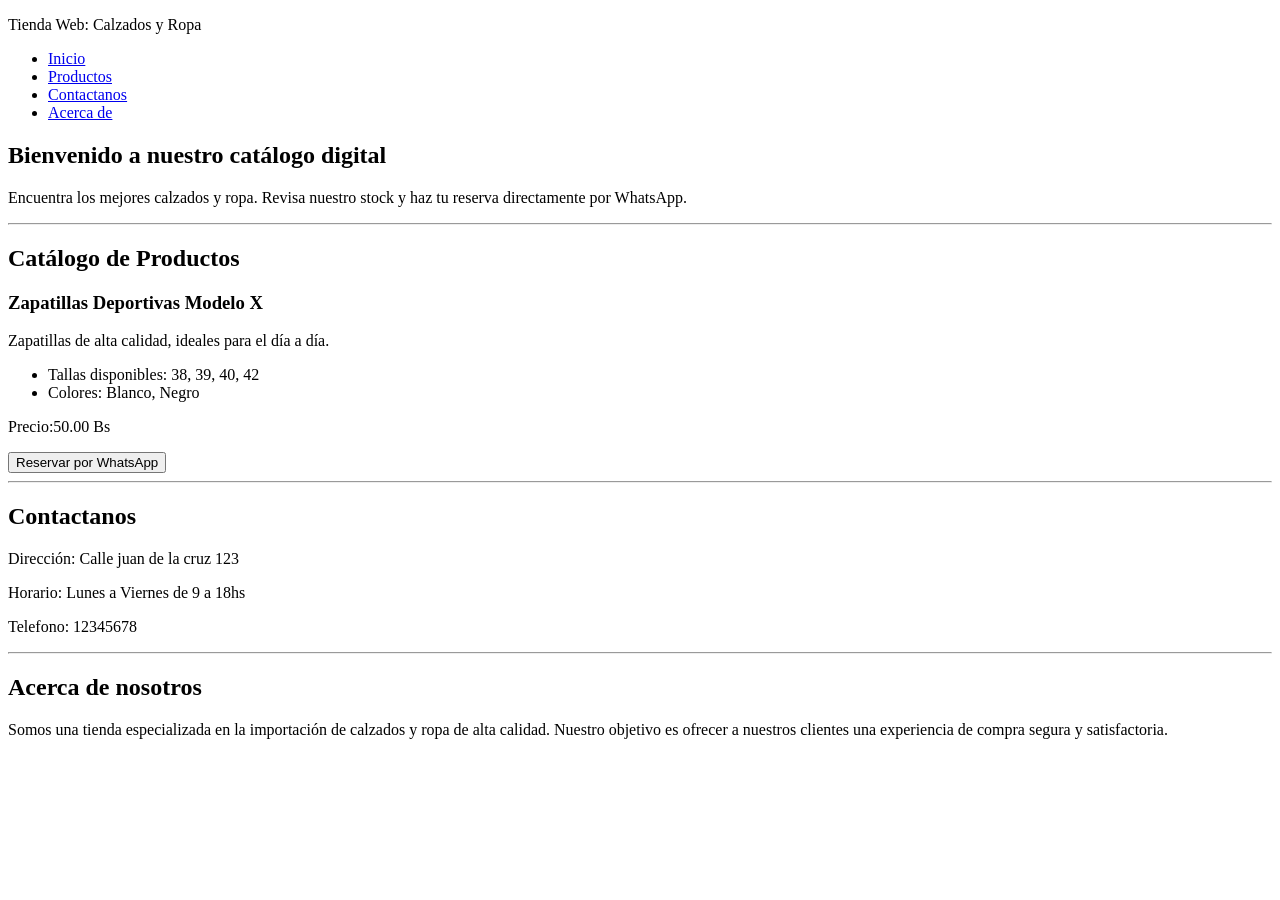
==== index.html @ 4fe5af01 "Seccion main completada" ====
<!DOCTYPE html>
<html lang="es">
<head>
    <meta charset="UTF-8">
    <meta name="viewport" content="width=device-width, initial-scale=1.0">
    <title>Tienda Web: Calzados y Ropa</title>
</head>
<body>

    <header>
        <p>Tienda Web: Calzados y Ropa</p>
        <nav>
            <ul>
                <li><a href="#inicio">Inicio</a></li>
                <li><a href="#productos">Productos</a></li>
                <li><a href="#contacto">Contactanos</a></li>
                <li><a href="#acercade">Acerca de</a></li>
            </ul>
        </nav>
    </header>

    <main>
        <section id="inicio">
            <h1>Bienvenido a nuestro catálogo digital</h1>
            <p>Encuentra los mejores calzados y ropa. Revisa nuestro stock y haz tu reserva directamente por WhatsApp.</p>
        </section>
        <hr>
        <section id="productos">
            <h2>Catálogo de Productos</h2>
            <article>
                <h3>Zapatillas Deportivas Modelo X</h3>
                <p>Zapatillas de alta calidad, ideales para el día a día.</p>
                <ul>
                    <li>Tallas disponibles: 38, 39, 40, 42</li>
                    <li>Colores: Blanco, Negro</li>
                </ul>
                <p>Precio:50.00 Bs</p>
                <a href="" target="_blank">
                    <button type="button">Reservar por WhatsApp</button>
                </a>
            </article>
        </section>
        <hr>
        <section id="contacto">
            <h2>Contactanos</h2>
            <p>Dirección: Calle juan de la cruz 123</p>
            <p>Horario: Lunes a Viernes de 9 a 18hs</p>
            <p>Telefono: 12345678</p>
        </section>
        <hr>
        <section id="acercade">
            <h2>Acerca de nosotros</h2>
            <p>Somos una tienda especializada en la importación de calzados y ropa de alta calidad. Nuestro objetivo es ofrecer a nuestros clientes una experiencia de compra segura y satisfactoria.</p>
        </section>
    </main>
    <footer></footer>

</body>
</html>
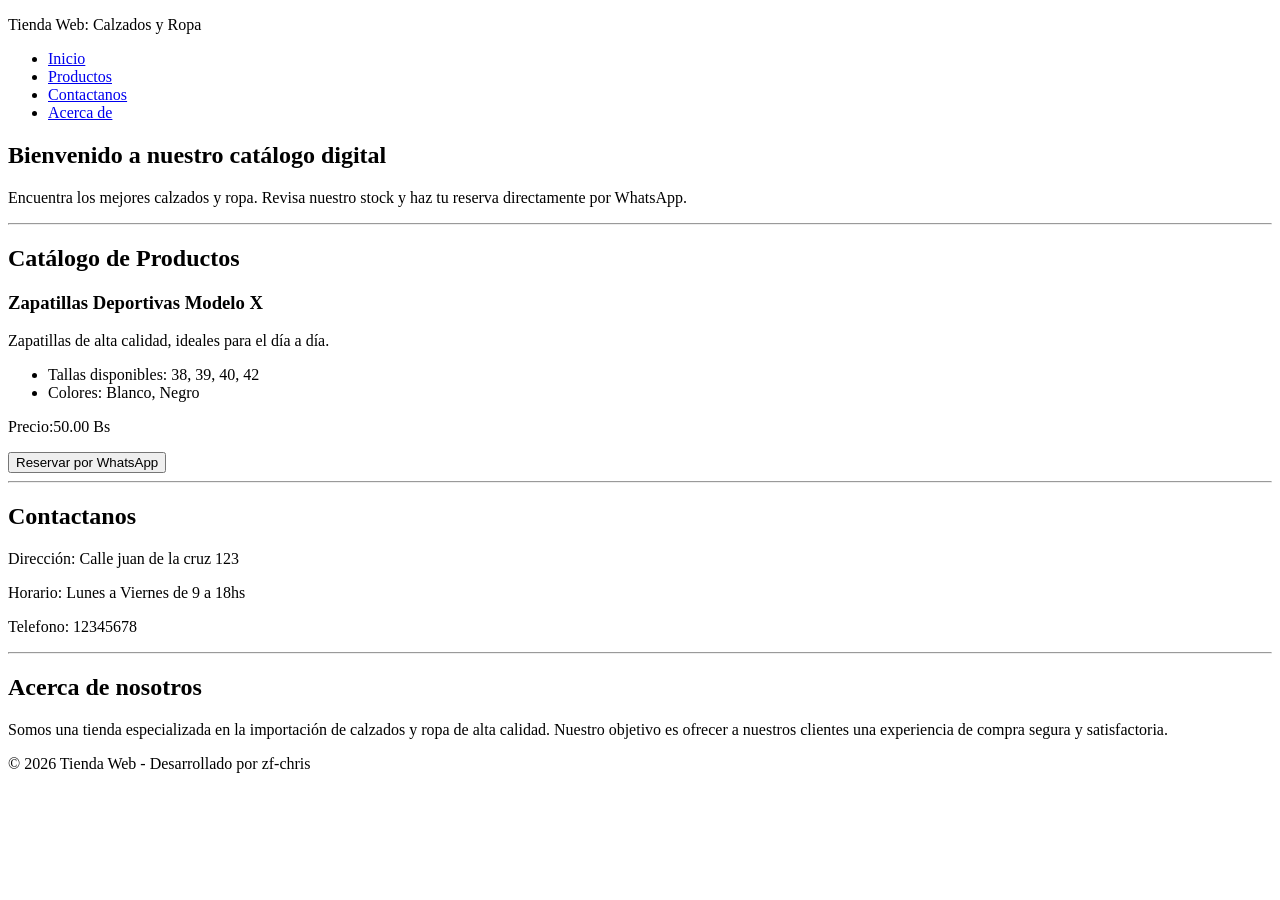
==== commit 7dbb9684: "Seccion footer completada" ====
--- a/index.html
+++ b/index.html
@@ -53,7 +53,9 @@
             <p>Somos una tienda especializada en la importación de calzados y ropa de alta calidad. Nuestro objetivo es ofrecer a nuestros clientes una experiencia de compra segura y satisfactoria.</p>
         </section>
     </main>
-    <footer></footer>
+    <footer>
+        <p>&copy; 2026 Tienda Web - Desarrollado por zf-chris</p>
+    </footer>
 
 </body>
 </html>
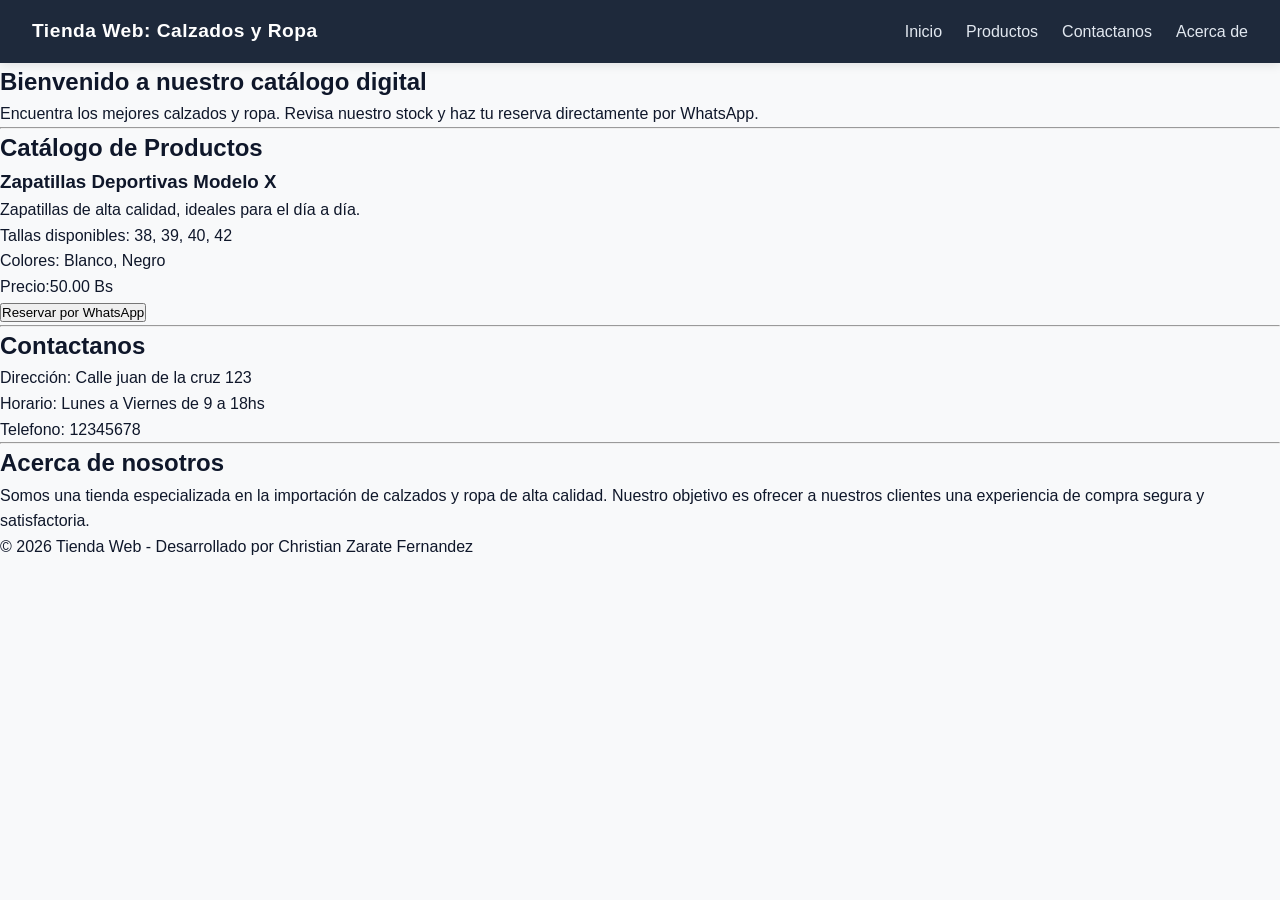
==== commit b732f918: "Estilos css aplicados al header y nav" ====
--- a/index.html
+++ b/index.html
@@ -4,6 +4,7 @@
     <meta charset="UTF-8">
     <meta name="viewport" content="width=device-width, initial-scale=1.0">
     <title>Tienda Web: Calzados y Ropa</title>
+    <link rel="stylesheet" href="styles.css">
 </head>
 <body>
 
@@ -54,7 +55,7 @@
         </section>
     </main>
     <footer>
-        <p>&copy; 2026 Tienda Web - Desarrollado por zf-chris</p>
+        <p>&copy; 2026 Tienda Web - Desarrollado por Christian Zarate Fernandez</p>
     </footer>
 
 </body>
--- a/styles.css
+++ b/styles.css
@@ -0,0 +1,50 @@
+* {
+    margin: 0;
+    padding: 0;
+    box-sizing: border-box;
+    font-family: 'Segoe UI', Tahoma, Geneva, Verdana, sans-serif;
+}
+
+body {
+    background-color: #F8F9FA;
+    color: #0F172A;
+    line-height: 1.6;
+    padding-bottom: 2rem;
+}
+
+header {
+    background-color: #1E293B;
+    color: #FFFFFF;
+    padding: 1rem 2rem;
+    display: flex;
+    justify-content: space-between;
+    align-items: center;
+    position: sticky;
+    top: 0;
+    box-shadow: 0 2px 10px rgba(0, 0, 0, 0.1);
+    z-index: 1000;
+}
+
+header p {
+    font-weight: bold;
+    font-size: 1.2rem;
+    letter-spacing: 0.5px;
+}
+
+nav ul {
+    display: flex;
+    list-style: none;
+    gap: 1.5rem;
+}
+
+nav a {
+    color: #E2E8F0;
+    text-decoration: none;
+    font-weight: 500;
+    transition: color 0.3s ease;
+}
+
+nav a:hover {
+    color: #38BDF8;
+}
+
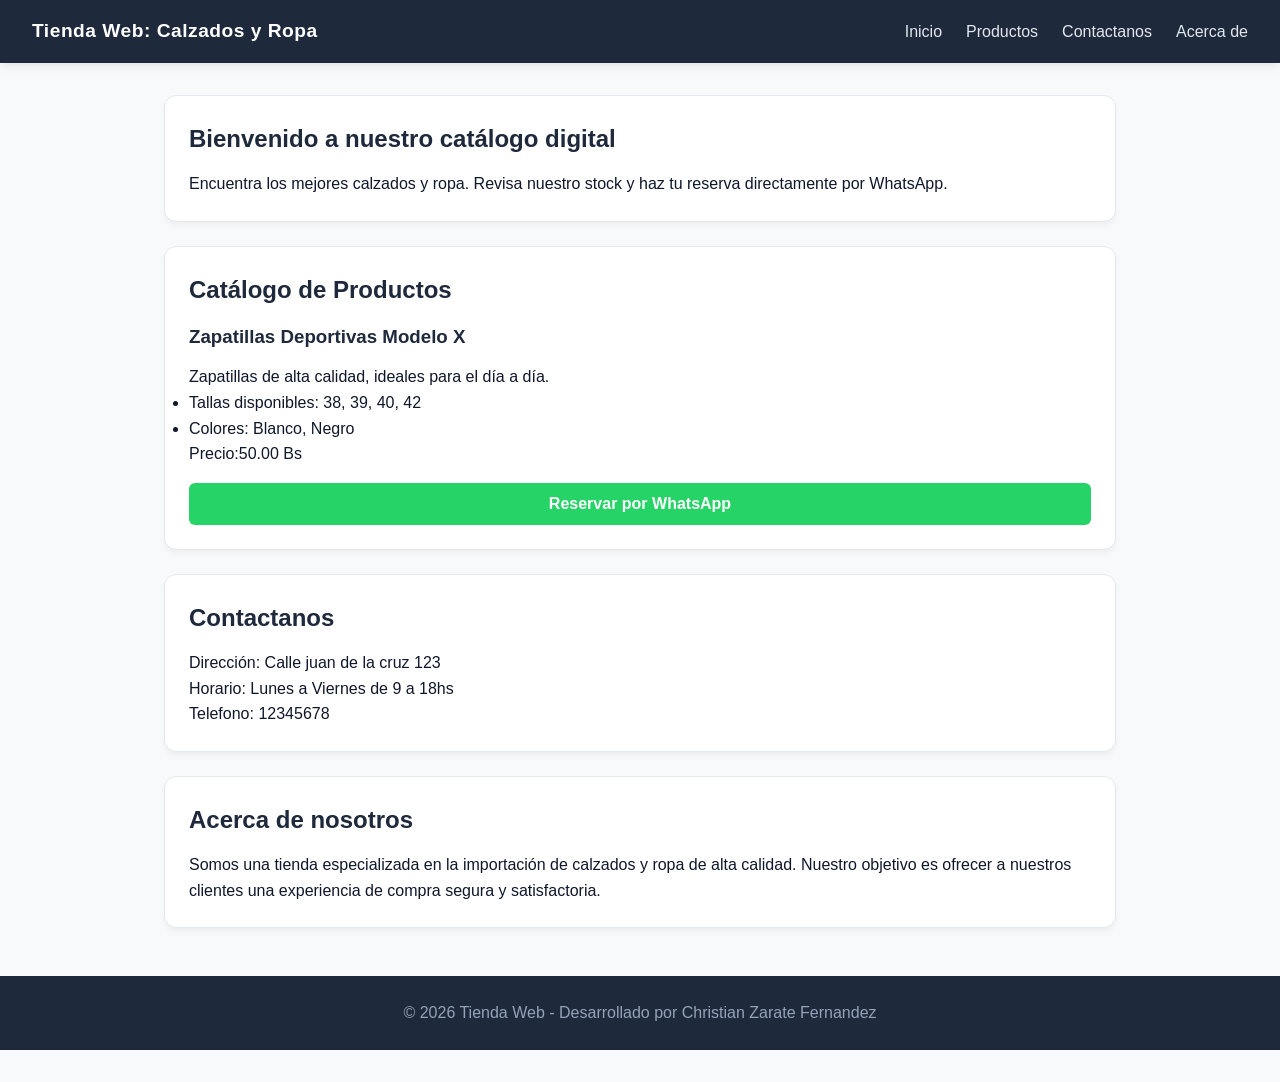
==== commit 087aa597: "media query implementada" ====
--- a/index.html
+++ b/index.html
@@ -21,12 +21,12 @@
     </header>
 
     <main>
-        <section id="inicio">
+        <section id="inicio" class="tarjeta">
             <h1>Bienvenido a nuestro catálogo digital</h1>
             <p>Encuentra los mejores calzados y ropa. Revisa nuestro stock y haz tu reserva directamente por WhatsApp.</p>
         </section>
-        <hr>
-        <section id="productos">
+
+        <section id="productos" class="tarjeta">
             <h2>Catálogo de Productos</h2>
             <article>
                 <h3>Zapatillas Deportivas Modelo X</h3>
@@ -41,15 +41,15 @@
                 </a>
             </article>
         </section>
-        <hr>
-        <section id="contacto">
+
+        <section id="contacto" class="tarjeta">
             <h2>Contactanos</h2>
             <p>Dirección: Calle juan de la cruz 123</p>
             <p>Horario: Lunes a Viernes de 9 a 18hs</p>
             <p>Telefono: 12345678</p>
         </section>
-        <hr>
-        <section id="acercade">
+
+        <section id="acercade" class="tarjeta">
             <h2>Acerca de nosotros</h2>
             <p>Somos una tienda especializada en la importación de calzados y ropa de alta calidad. Nuestro objetivo es ofrecer a nuestros clientes una experiencia de compra segura y satisfactoria.</p>
         </section>
--- a/styles.css
+++ b/styles.css
@@ -48,3 +48,64 @@
     color: #38BDF8;
 }
 
+
+main {
+    max-width: 1000px;
+    margin: 2rem auto;
+    padding: 0 1.5rem;
+}
+
+h1, h2, h3 {
+    color: #1E293B;
+    margin-bottom: 0.8rem;
+}
+
+.tarjeta {
+    background-color: #FFFFFF;
+    border: 1px solid #E2E8F0;
+    border-radius: 12px;
+    padding: 1.5rem;
+    margin-bottom: 1.5rem;
+    box-shadow: 0 4px 6px -1px rgba(0, 0, 0, 0.05);
+}
+
+button {
+    background-color: #25D366;
+    color: #FFFFFF;
+    border: none;
+    padding: 0.75rem 1.25rem;
+    font-size: 1rem;
+    font-weight: bold;
+    border-radius: 6px;
+    cursor: pointer;
+    transition: background-color 0.3s ease, transform 0.1s ease;
+    width: 100%;
+    margin-top: 1rem;
+}
+
+button:hover {
+    background-color: #1EBE5D;
+    transform: translateY(-1px);
+}
+
+footer {
+    text-align: center;
+    padding: 1.5rem;
+    background-color: #1E293B;
+    color: #94A3B8;
+    margin-top: 3rem;
+}
+
+@media (max-width: 600px) {
+    header {
+        flex-direction: column; 
+        gap: 1rem;
+        padding: 1rem; 
+        text-align: center;
+    }
+
+    nav ul {
+        flex-direction: column; 
+        gap: 0.8rem;
+    }
+}
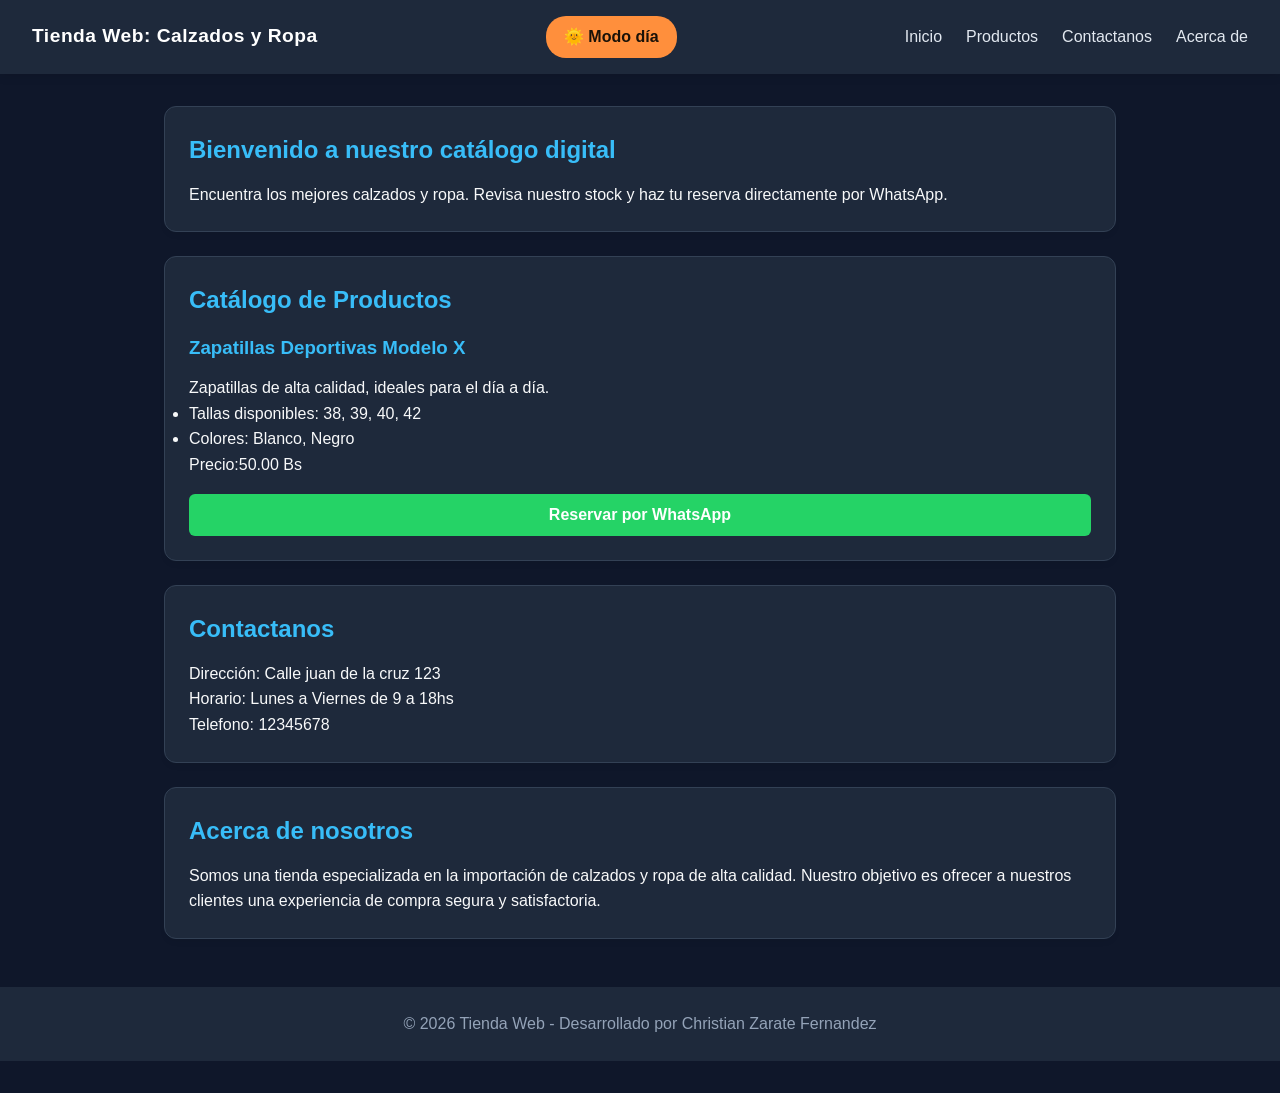
==== commit d9d04ce7: "modo oscuro y modo dia implementada" ====
--- a/index.html
+++ b/index.html
@@ -10,6 +10,7 @@
 
     <header>
         <p>Tienda Web: Calzados y Ropa</p>
+        <button type="button" id="btn-tema" class="boton-modo">🌞 Modo día</button>
         <nav>
             <ul>
                 <li><a href="#inicio">Inicio</a></li>
@@ -57,6 +58,6 @@
     <footer>
         <p>&copy; 2026 Tienda Web - Desarrollado por Christian Zarate Fernandez</p>
     </footer>
-
+    <script src="script.js"></script>
 </body>
 </html>
--- a/styles.css
+++ b/styles.css
@@ -6,8 +6,8 @@
 }
 
 body {
-    background-color: #F8F9FA;
-    color: #0F172A;
+    background-color: #0F172A;
+    color: #F8F9FA;
     line-height: 1.6;
     padding-bottom: 2rem;
 }
@@ -56,17 +56,18 @@
 }
 
 h1, h2, h3 {
-    color: #1E293B;
+    color: #38BDF8;
     margin-bottom: 0.8rem;
 }
 
 .tarjeta {
-    background-color: #FFFFFF;
-    border: 1px solid #E2E8F0;
+    background-color: #1E293B;
+    border: 1px solid #334155;
     border-radius: 12px;
     padding: 1.5rem;
     margin-bottom: 1.5rem;
     box-shadow: 0 4px 6px -1px rgba(0, 0, 0, 0.05);
+    color: #F8F9FA;
 }
 
 button {
@@ -96,6 +97,59 @@
     margin-top: 3rem;
 }
 
+.boton-modo {
+    background-color: #ff8f3c;
+    color: #1a1208;
+    border: none;
+    border-radius: 20px;
+    padding: 8px 18px;
+    font: inherit;
+    font-weight: bold;
+    cursor: pointer;
+    width: auto;
+    margin-top: 0;
+}
+
+body.claro {
+    background-color: #F8F9FA;
+    color: #0F172A;
+}
+
+body.claro header {
+    background-color: #1E293B;
+    color: #ffffff;
+}
+
+body.claro header p {
+    color: #FFFFFF;
+}
+
+body.claro nav a {
+    color: #E2E8F0;
+}
+
+body.claro h1, 
+body.claro h2, 
+body.claro h3 {
+    color: #0F172A;
+}
+
+body.claro .tarjeta {
+    background-color: #ffffff;
+    border-color: #E2E8F0;
+    color: #0F172A;
+}
+
+body.claro article {
+    background-color: #F1F5F9;
+    border-color: #CBD5E1;
+}
+
+body.claro footer {
+    background-color: #1E293B;
+    color: #94A3B8;
+}
+
 @media (max-width: 600px) {
     header {
         flex-direction: column; 
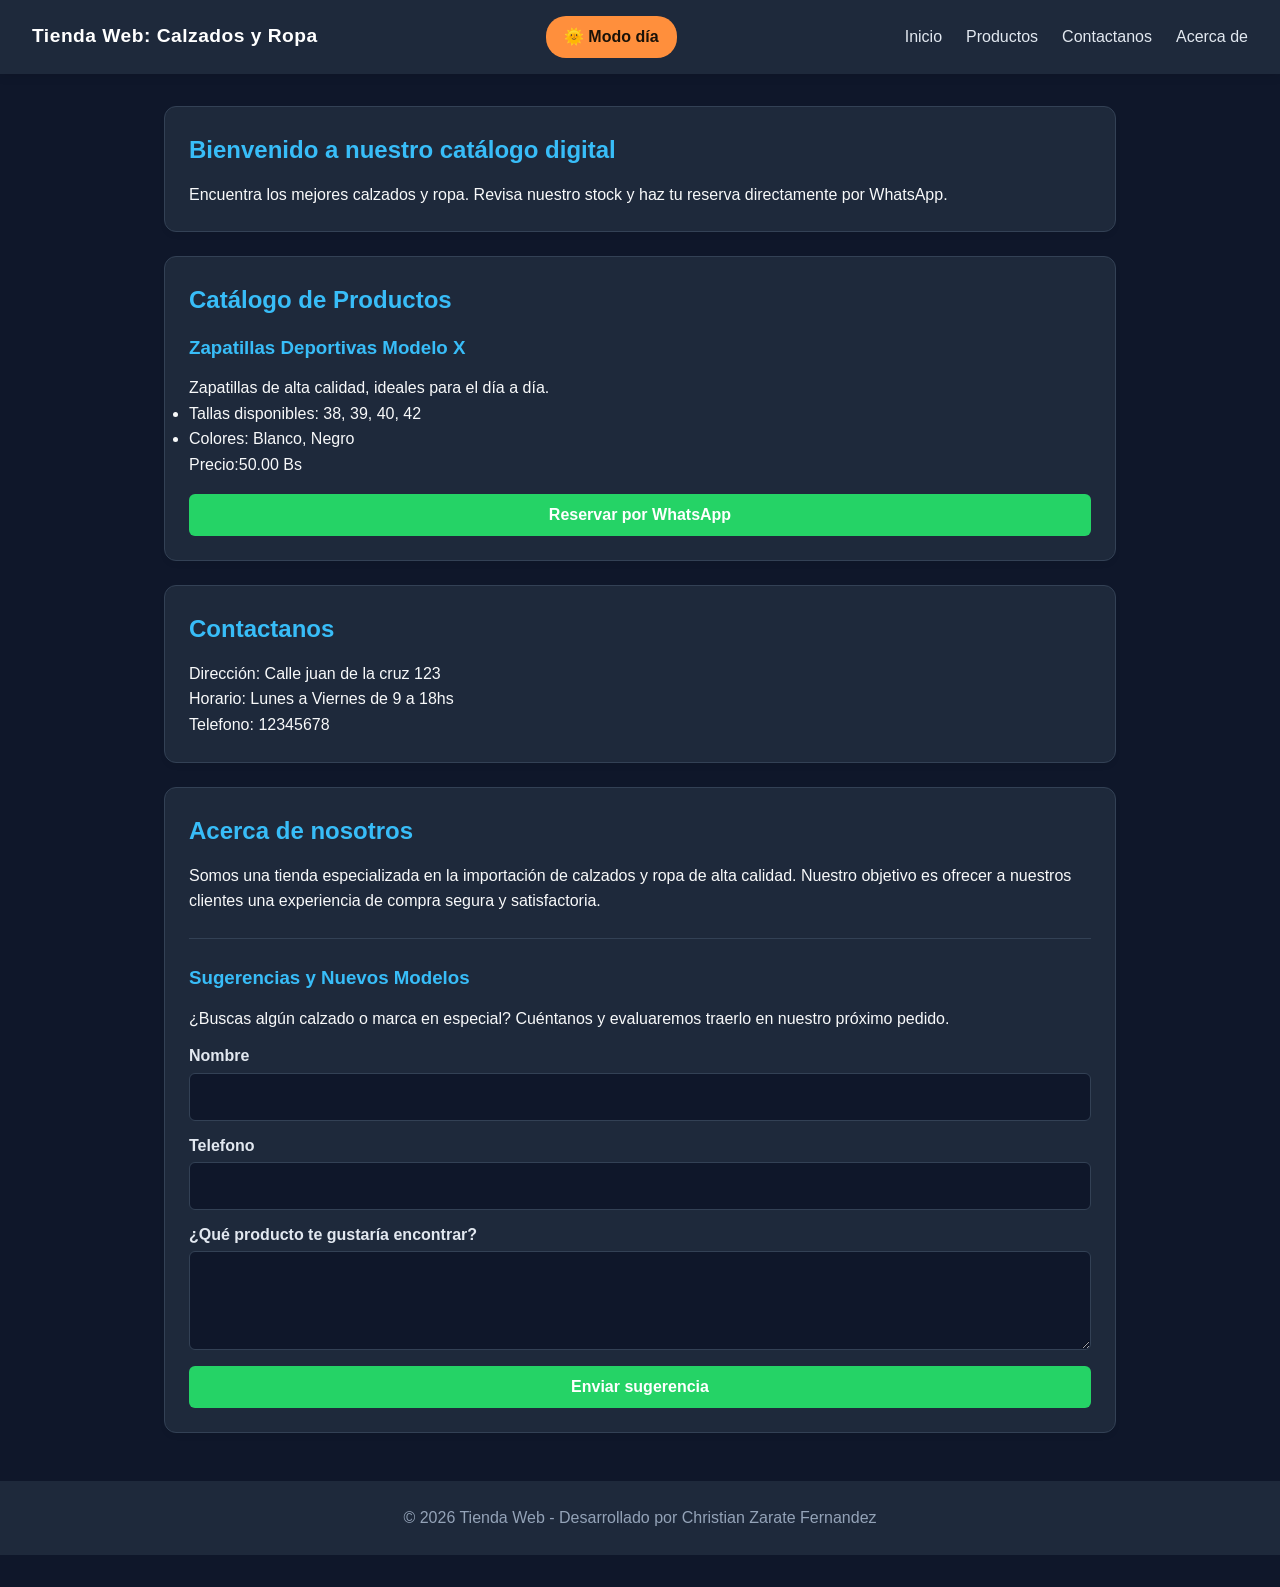
==== commit 4b2345c2: "menu hamburguesa implementada" ====
--- a/index.html
+++ b/index.html
@@ -12,6 +12,7 @@
         <p>Tienda Web: Calzados y Ropa</p>
         <button type="button" id="btn-tema" class="boton-modo">🌞 Modo día</button>
         <nav>
+            <button type="button" id="btn-menu" class="hamburguesa">☰ Menú</button>
             <ul>
                 <li><a href="#inicio">Inicio</a></li>
                 <li><a href="#productos">Productos</a></li>
@@ -53,6 +54,24 @@
         <section id="acercade" class="tarjeta">
             <h2>Acerca de nosotros</h2>
             <p>Somos una tienda especializada en la importación de calzados y ropa de alta calidad. Nuestro objetivo es ofrecer a nuestros clientes una experiencia de compra segura y satisfactoria.</p>
+            
+            <hr class="separador">
+
+            <h3>Sugerencias y Nuevos Modelos</h3>
+            <p>¿Buscas algún calzado o marca en especial? Cuéntanos y evaluaremos traerlo en nuestro próximo pedido.</p>
+            
+            <form>
+                <label for="nombre">Nombre </label>
+                <input type="text" id="nombre" name="nombre" required>
+
+                <label for="whatsapp">Telefono</label>
+                <input type="tel" id="whatsapp" name="whatsapp" >
+
+                <label for="sugerencia">¿Qué producto te gustaría encontrar?</label>
+                <textarea id="sugerencia" name="sugerencia" rows="3" required></textarea>
+
+                <button type="submit" class="btn-enviar-pedido">Enviar sugerencia</button>
+            </form>
         </section>
     </main>
     <footer>
--- a/styles.css
+++ b/styles.css
@@ -30,11 +30,17 @@
     font-size: 1.2rem;
     letter-spacing: 0.5px;
 }
+nav {
+    display: flex;
+    align-items: center;
+}
 
 nav ul {
     display: flex;
     list-style: none;
     gap: 1.5rem;
+    margin: 0;
+    padding: 0;
 }
 
 nav a {
@@ -47,6 +53,21 @@
 nav a:hover {
     color: #38BDF8;
 }
+#btn-menu {
+    display: none;
+}
+.hamburguesa {
+    background-color: #334155;
+    color: #F8F9FA;
+    border: 1px solid #475569;
+    border-radius: 6px;
+    padding: 6px 12px;
+    font: inherit;
+    font-weight: bold;
+    cursor: pointer;
+    width: auto;
+    margin: 0;
+}
 
 
 main {
@@ -68,6 +89,53 @@
     margin-bottom: 1.5rem;
     box-shadow: 0 4px 6px -1px rgba(0, 0, 0, 0.05);
     color: #F8F9FA;
+}
+
+.tarjeta hr.separador {
+    border: none;
+    border-top: 1px solid #334155;
+    margin: 1.5rem 0;
+}
+
+.tarjeta form label {
+    display: block;
+    font-weight: bold;
+    margin: 12px 0 4px;
+    color: #E2E8F0;
+}
+
+.tarjeta form input,
+.tarjeta form textarea {
+    width: 100%;
+    display: block;
+    padding: 10px;
+    border: 1px solid #334155;
+    border-radius: 6px;
+    box-sizing: border-box;
+    font: inherit;
+    background-color: #0F172A;
+    color: #F8F9FA;
+    resize: vertical; 
+}
+
+.tarjeta form input::placeholder,
+.tarjeta form textarea::placeholder {
+    color: #64748B;
+}
+
+body.claro .tarjeta hr.separador {
+    border-top-color: #CBD5E1;
+}
+
+body.claro .tarjeta form label {
+    color: #334155;
+}
+
+body.claro .tarjeta form input,
+body.claro .tarjeta form textarea {
+    background-color: #FFFFFF;
+    border-color: #CBD5E1;
+    color: #0F172A;
 }
 
 button {
@@ -127,6 +195,11 @@
 body.claro nav a {
     color: #E2E8F0;
 }
+body.claro .hamburguesa {
+    background-color: #334155;
+    color: #FFFFFF;
+    border-color: #475569;
+}
 
 body.claro h1, 
 body.claro h2, 
@@ -158,8 +231,26 @@
         text-align: center;
     }
 
+    nav {
+        width: 100%;
+        flex-direction: column;
+        align-items: center;
+    }
+
+    #btn-menu {
+        display: block;
+        margin: 0 auto 10px auto;
+    }
+
     nav ul {
+        display: none;
         flex-direction: column; 
+        align-items: center;
         gap: 0.8rem;
-    }
-}
+        padding-top: 12px;
+        width: 100%;
+    }
+    nav ul.abierto {
+        display: flex;
+    }
+}
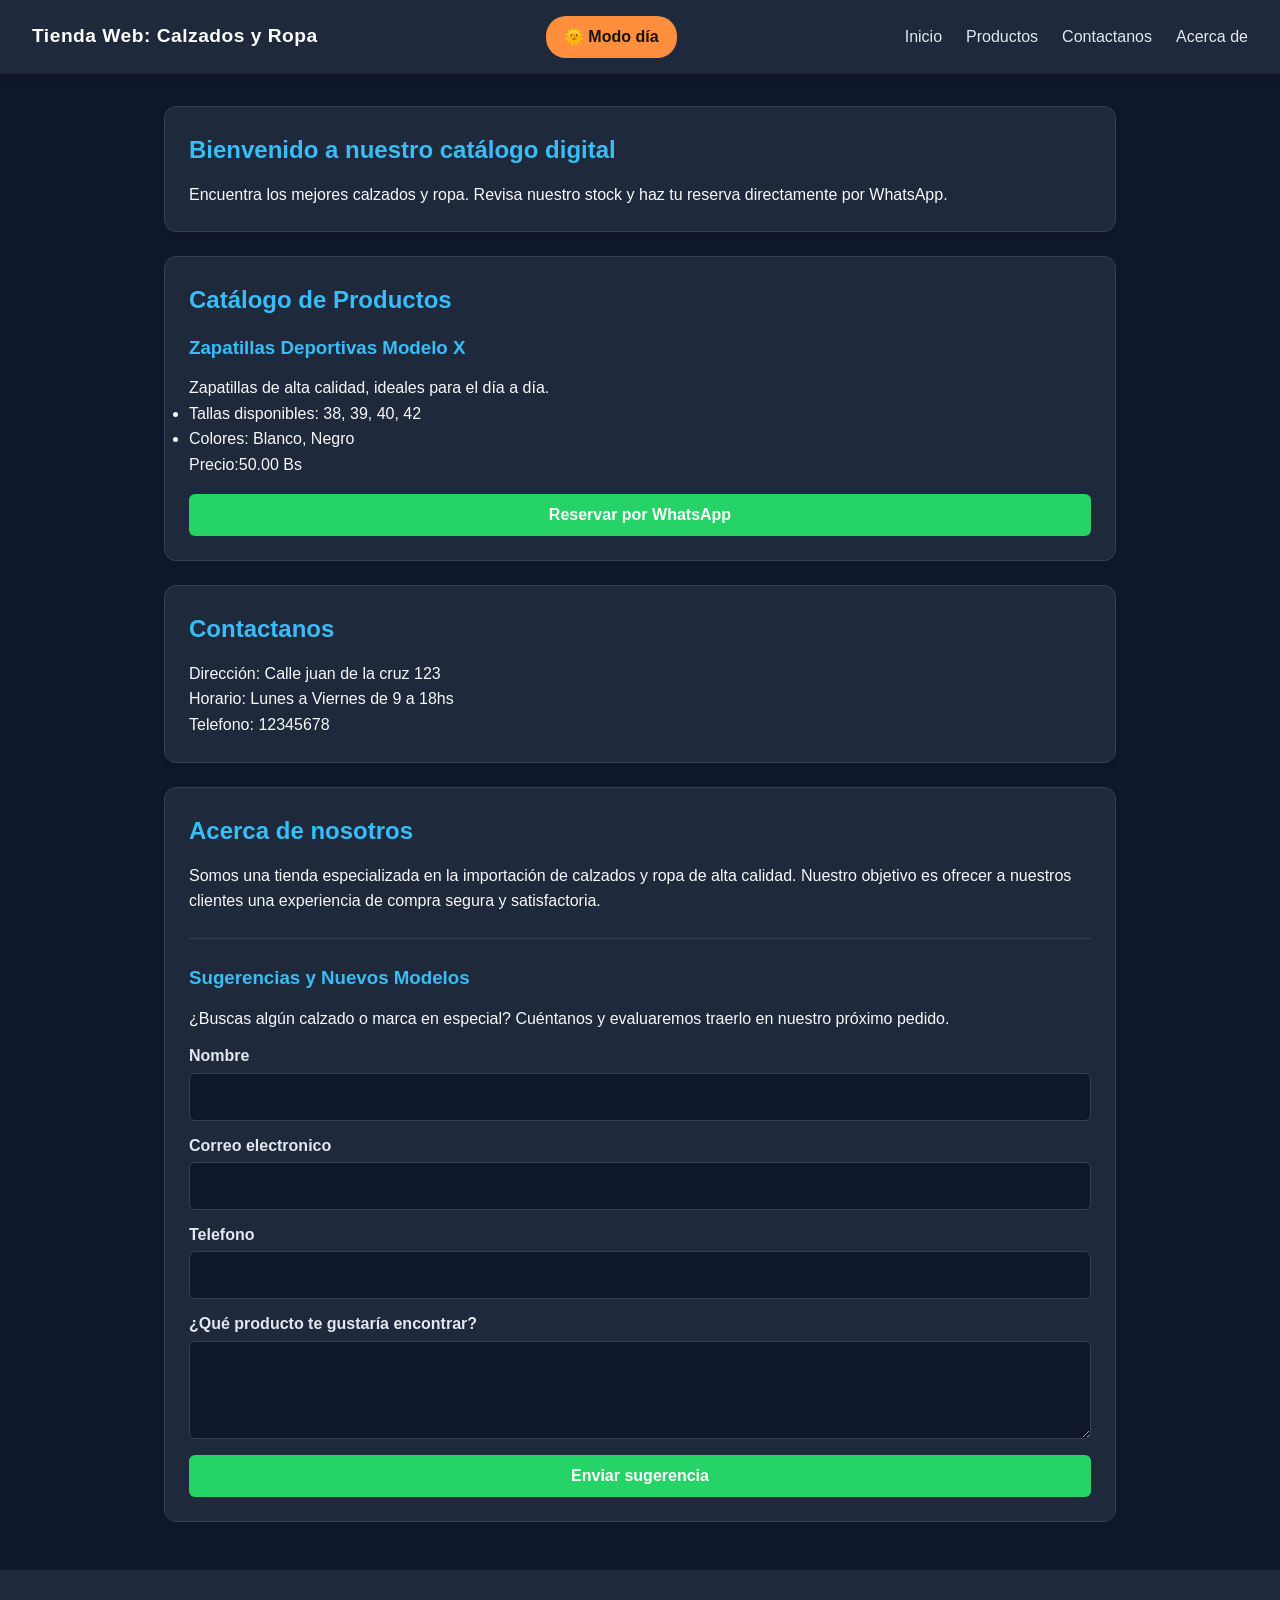
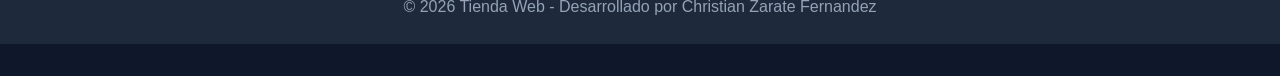
==== commit 14f11572: "novalidate y validacion con js implementada" ====
--- a/index.html
+++ b/index.html
@@ -60,9 +60,12 @@
             <h3>Sugerencias y Nuevos Modelos</h3>
             <p>¿Buscas algún calzado o marca en especial? Cuéntanos y evaluaremos traerlo en nuestro próximo pedido.</p>
             
-            <form>
+            <form id="form-sugerencia" novalidate>
                 <label for="nombre">Nombre </label>
                 <input type="text" id="nombre" name="nombre" required>
+
+                <label for="correo">Correo electronico</label>
+                <input type="email" id="correo" name="correo" required>
 
                 <label for="whatsapp">Telefono</label>
                 <input type="tel" id="whatsapp" name="whatsapp" >
@@ -71,6 +74,9 @@
                 <textarea id="sugerencia" name="sugerencia" rows="3" required></textarea>
 
                 <button type="submit" class="btn-enviar-pedido">Enviar sugerencia</button>
+
+                <p id="aviso-sugerencia" class="aviso"></p>
+                
             </form>
         </section>
     </main>
--- a/styles.css
+++ b/styles.css
@@ -157,6 +157,28 @@
     transform: translateY(-1px);
 }
 
+.aviso {
+    display: none;
+    margin-top: 14px;
+    padding: 10px 14px;
+    border-radius: 6px;
+    font-weight: bold;
+}
+
+.aviso.error {
+    display: block;
+    background-color: #f8d7da;
+    color: #842029;
+    border-left: 4px solid #dc3545;
+}
+
+.aviso.exito {
+    display: block;
+    background-color: #d1e7dd;
+    color: #0f5132;
+    border-left: 4px solid #198754;
+}
+
 footer {
     text-align: center;
     padding: 1.5rem;
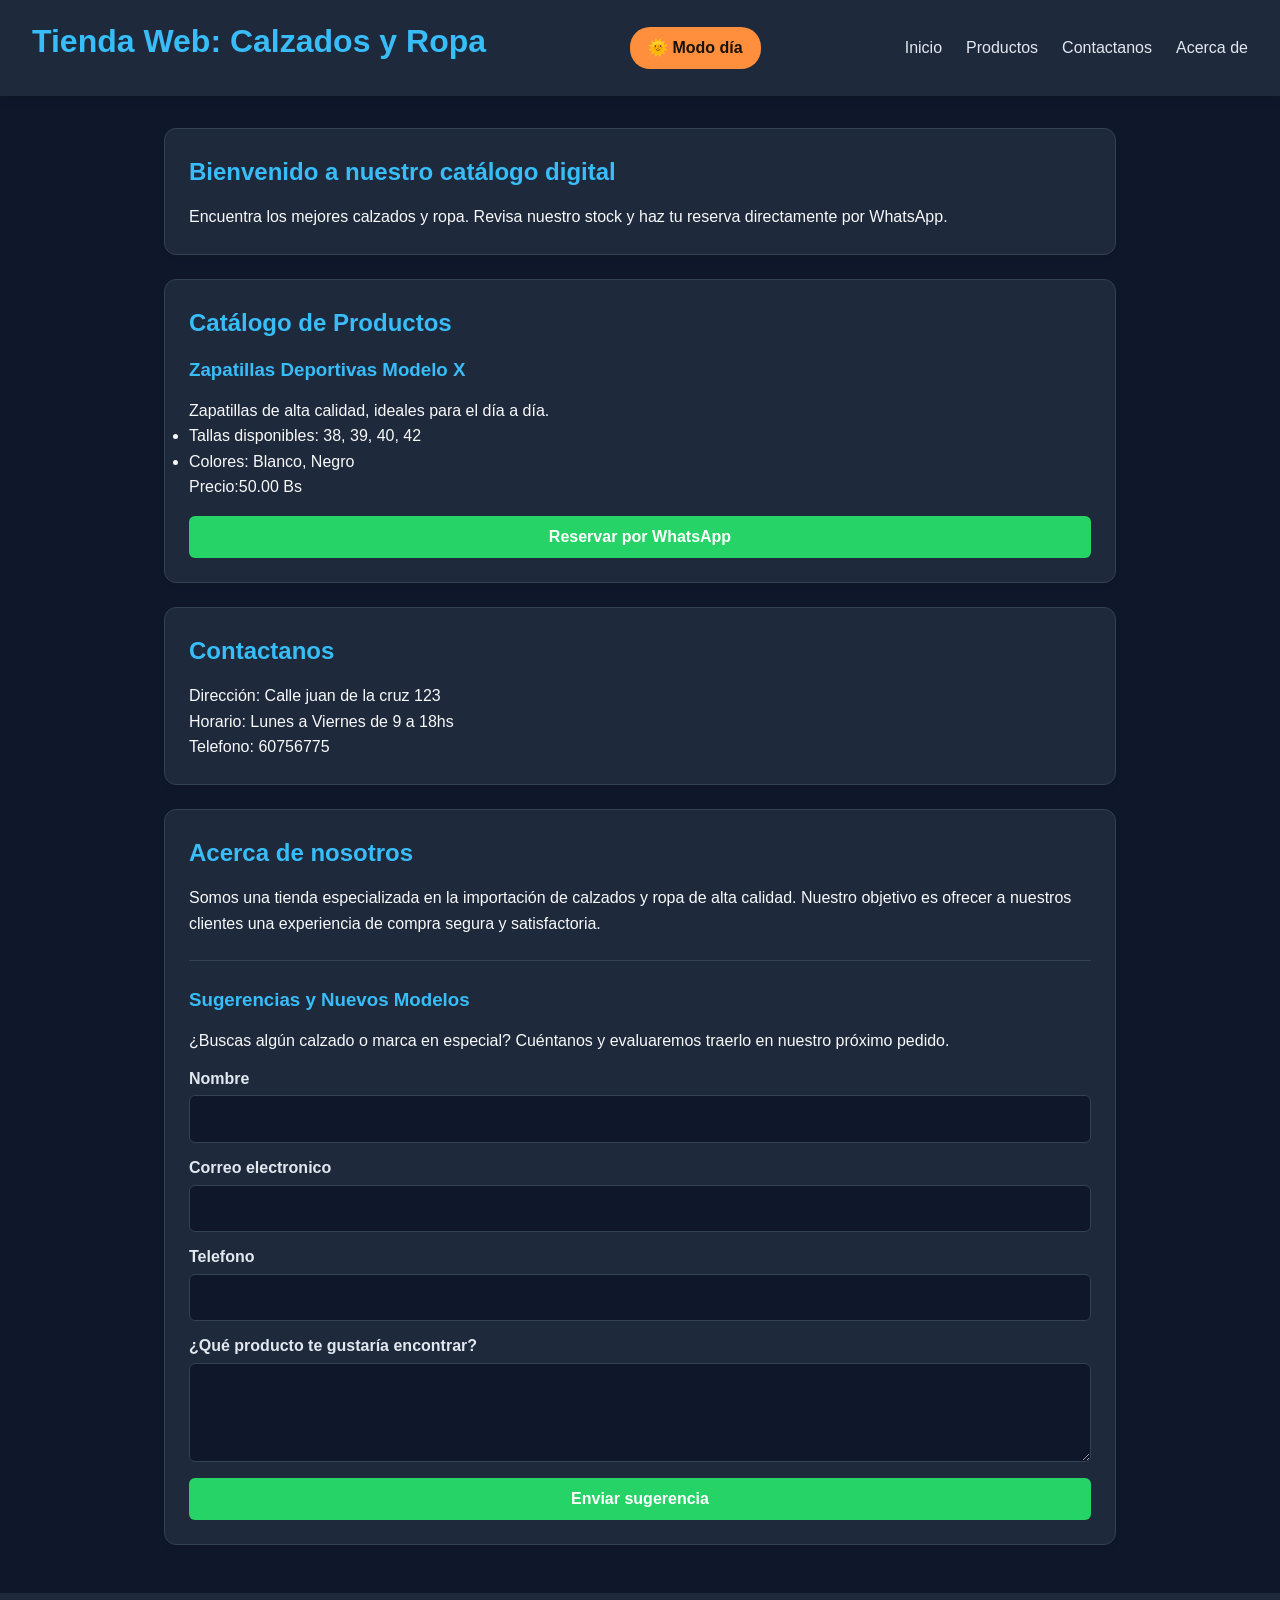
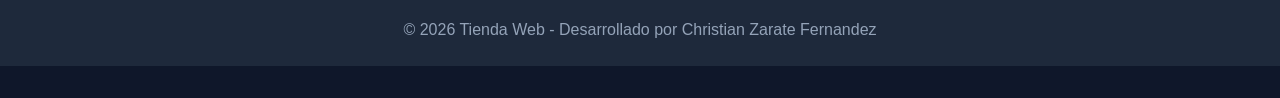
==== commit 5fa96878: "observaciones corregidas. h1 en header, enlace de whatsapp con numero real e implementación del corr" ====
--- a/index.html
+++ b/index.html
@@ -9,7 +9,7 @@
 <body>
 
     <header>
-        <p>Tienda Web: Calzados y Ropa</p>
+        <h1>Tienda Web: Calzados y Ropa</h1>
         <button type="button" id="btn-tema" class="boton-modo">🌞 Modo día</button>
         <nav>
             <button type="button" id="btn-menu" class="hamburguesa">☰ Menú</button>
@@ -24,7 +24,7 @@
 
     <main>
         <section id="inicio" class="tarjeta">
-            <h1>Bienvenido a nuestro catálogo digital</h1>
+            <h2>Bienvenido a nuestro catálogo digital</h2>
             <p>Encuentra los mejores calzados y ropa. Revisa nuestro stock y haz tu reserva directamente por WhatsApp.</p>
         </section>
 
@@ -38,7 +38,7 @@
                     <li>Colores: Blanco, Negro</li>
                 </ul>
                 <p>Precio:50.00 Bs</p>
-                <a href="" target="_blank">
+                <a href="https://wa.me/59160756775" target="_blank">
                     <button type="button">Reservar por WhatsApp</button>
                 </a>
             </article>
@@ -48,7 +48,7 @@
             <h2>Contactanos</h2>
             <p>Dirección: Calle juan de la cruz 123</p>
             <p>Horario: Lunes a Viernes de 9 a 18hs</p>
-            <p>Telefono: 12345678</p>
+            <p>Telefono: 60756775</p>
         </section>
 
         <section id="acercade" class="tarjeta">
--- a/styles.css
+++ b/styles.css
@@ -223,7 +223,9 @@
     border-color: #475569;
 }
 
-body.claro h1, 
+body.claro h1{
+    color: #d6d9e0;
+} 
 body.claro h2, 
 body.claro h3 {
     color: #0F172A;
